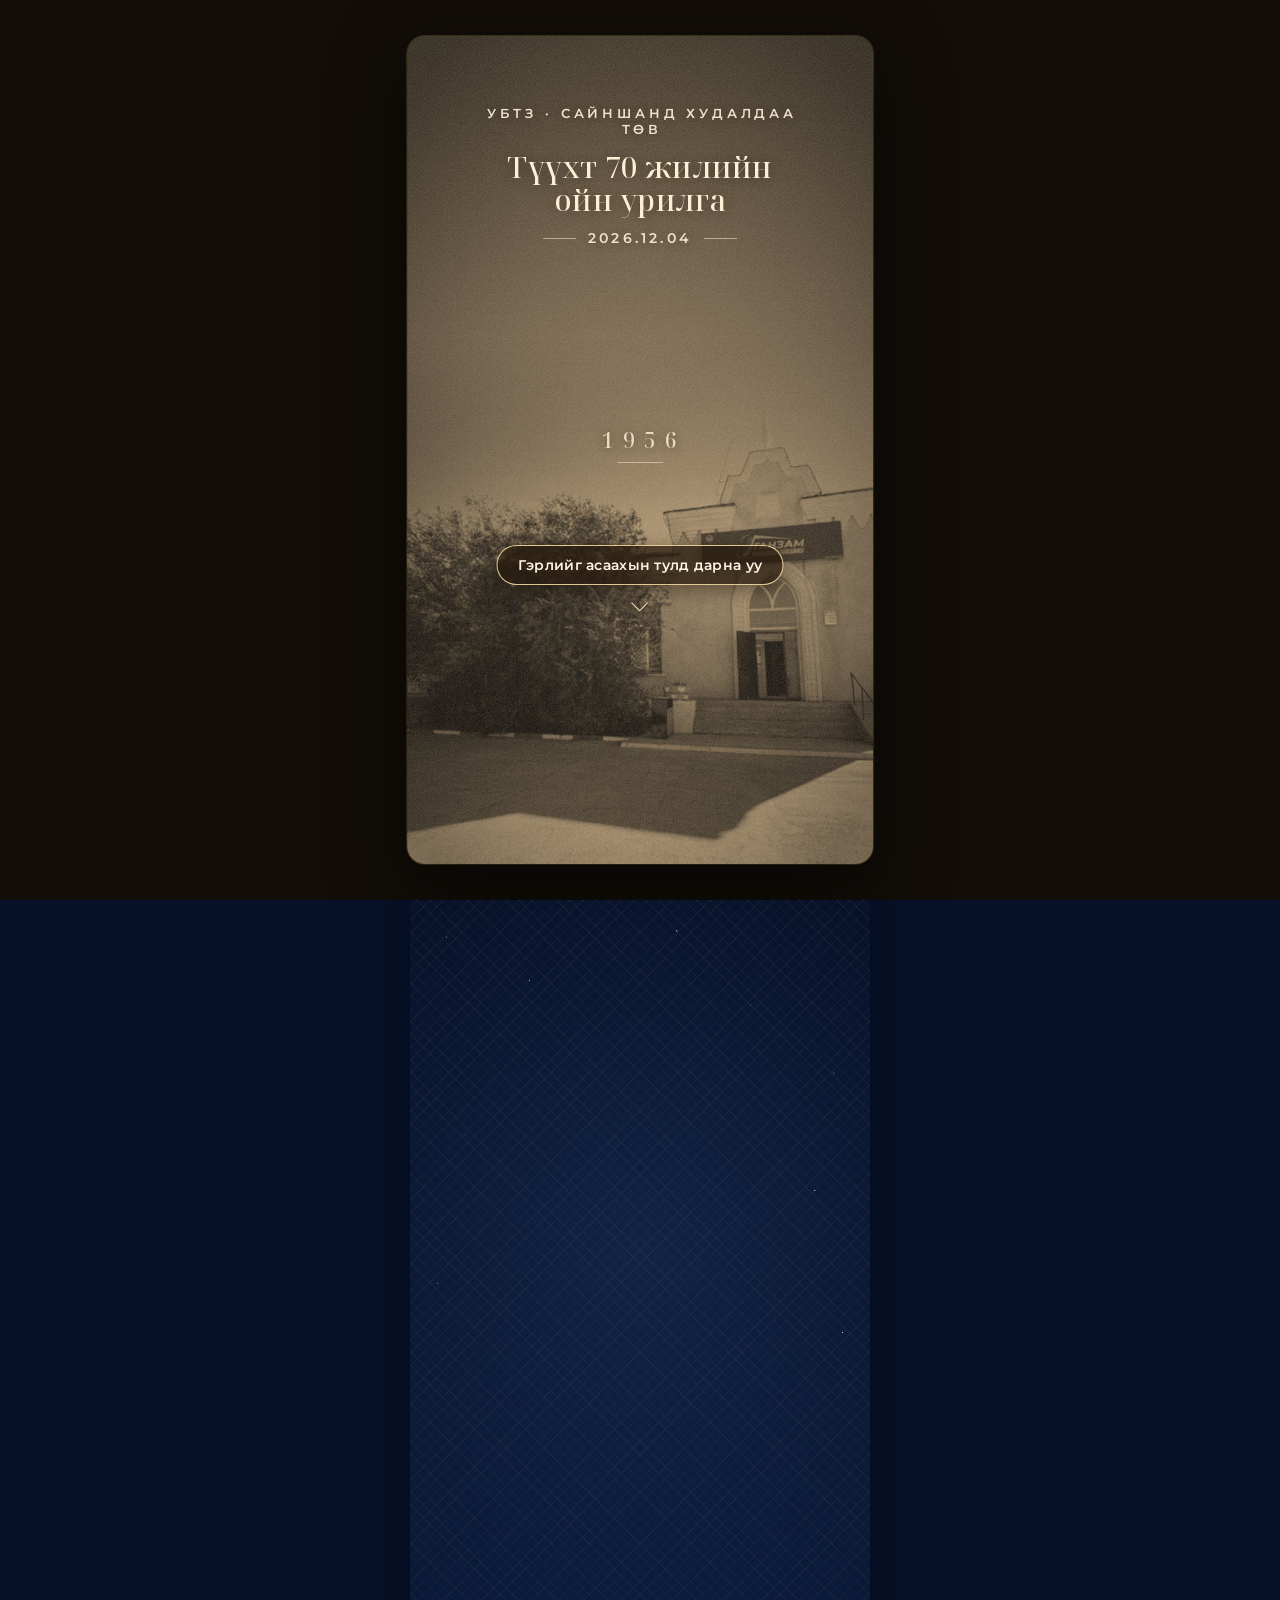
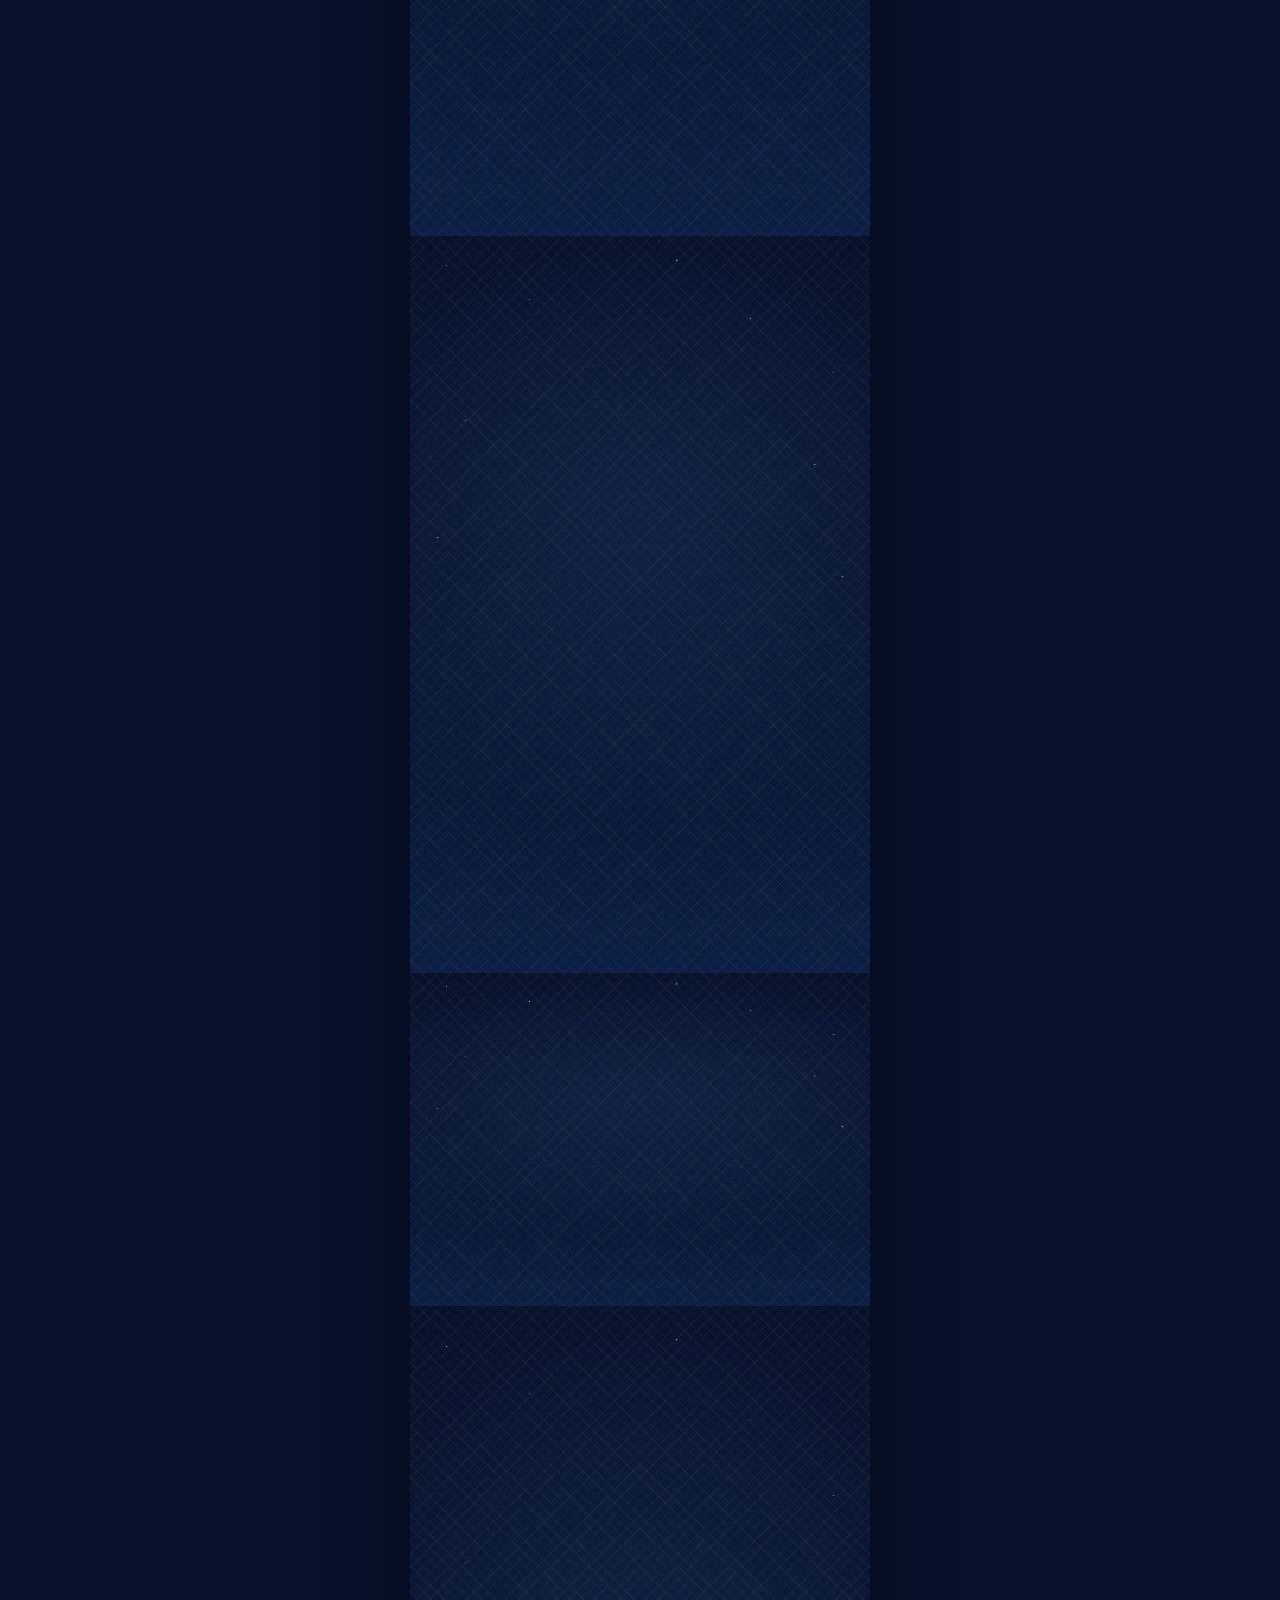
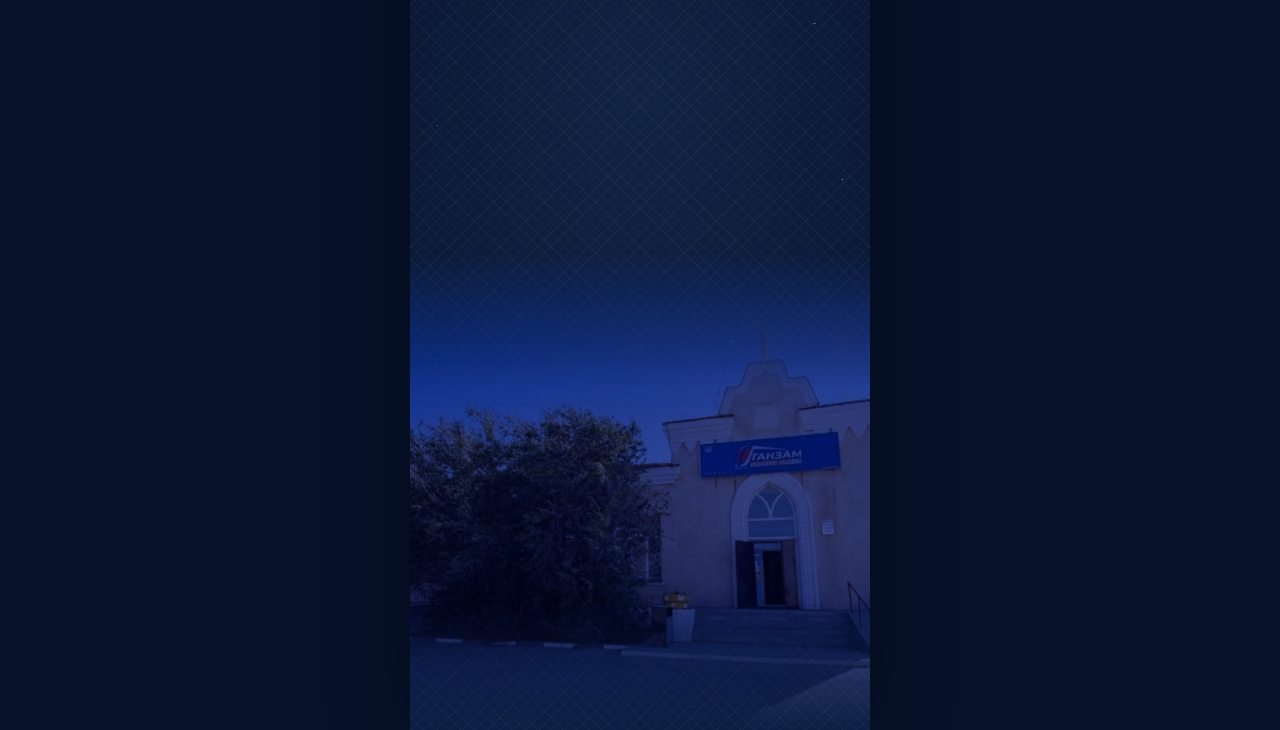
==== index.html @ c0b4d046 "УБТЗ Сайншанд Худалдаа Төвийн 70 жилийн ойн цахим урилга Co-Authored-By: Claude Opus 5.5 <noreply@an" ====
<!doctype html>
<html lang="mn">
<head>
<meta charset="utf-8">
<meta name="viewport" content="width=device-width,initial-scale=1">
<title>УБТЗ Сайншанд Худалдаа Төв — 70 жилийн ой</title>
<meta http-equiv="refresh" content="0; url=zuun-jil/">
<style>html,body{margin:0;background:#07122A;color:#E8C060;font-family:sans-serif}a{color:inherit}</style>
</head>
<body><p style="text-align:center;margin-top:40vh"><a href="zuun-jil/">Урилга нээх →</a></p></body>
</html>
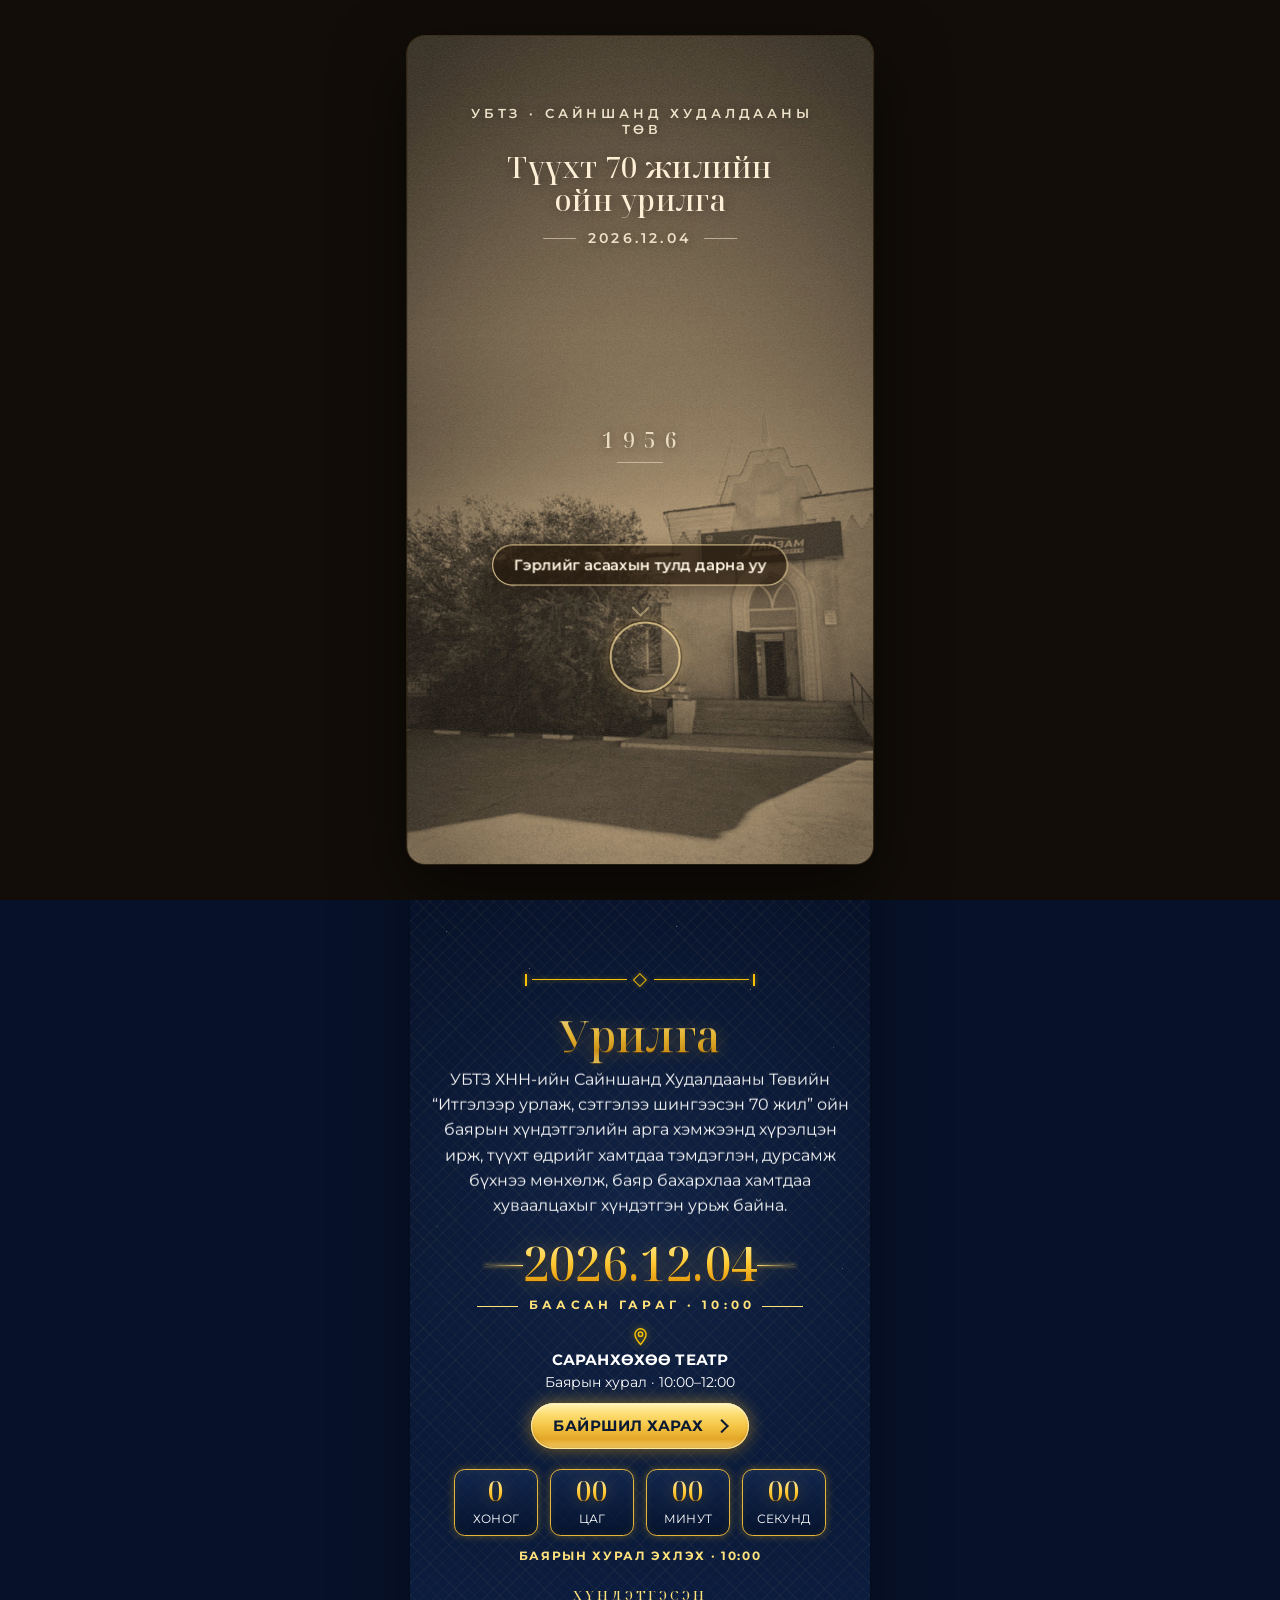
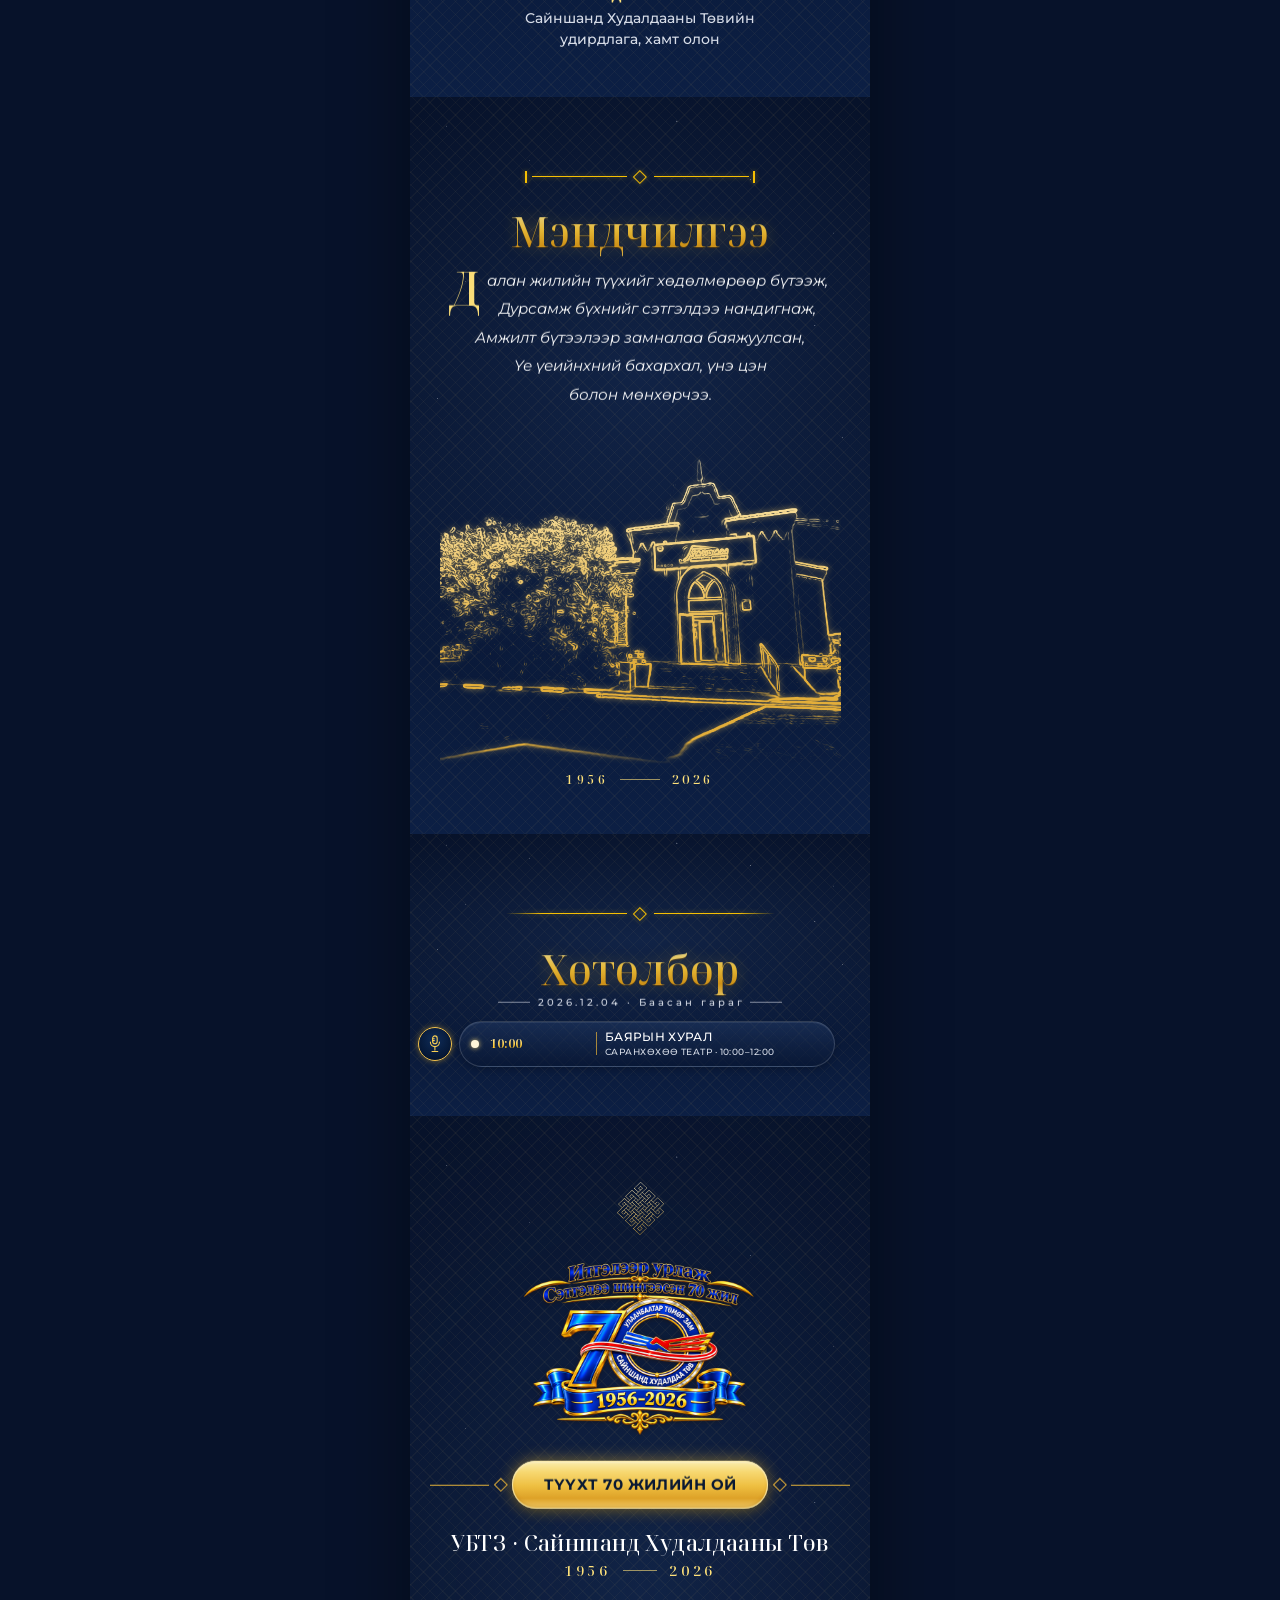
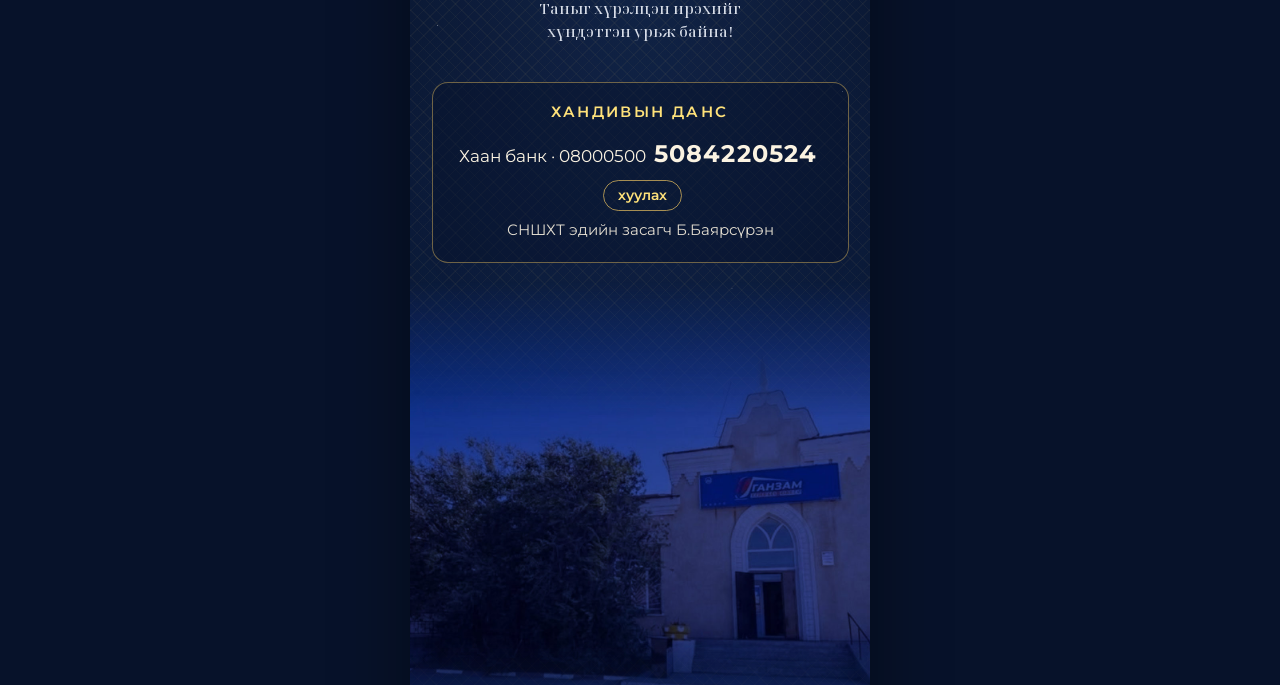
==== commit 7281a377: "Байгууллагын нэрийг "Сайншанд Худалдааны Төв" болгож засав Co-Authored-By: Claude Opus 5.5 <noreply@" ====
--- a/index.html
+++ b/index.html
@@ -3,7 +3,7 @@
 <head>
 <meta charset="utf-8">
 <meta name="viewport" content="width=device-width,initial-scale=1">
-<title>УБТЗ Сайншанд Худалдаа Төв — 70 жилийн ой</title>
+<title>УБТЗ Сайншанд Худалдааны Төв — 70 жилийн ой</title>
 <meta http-equiv="refresh" content="0; url=zuun-jil/">
 <style>html,body{margin:0;background:#07122A;color:#E8C060;font-family:sans-serif}a{color:inherit}</style>
 </head>
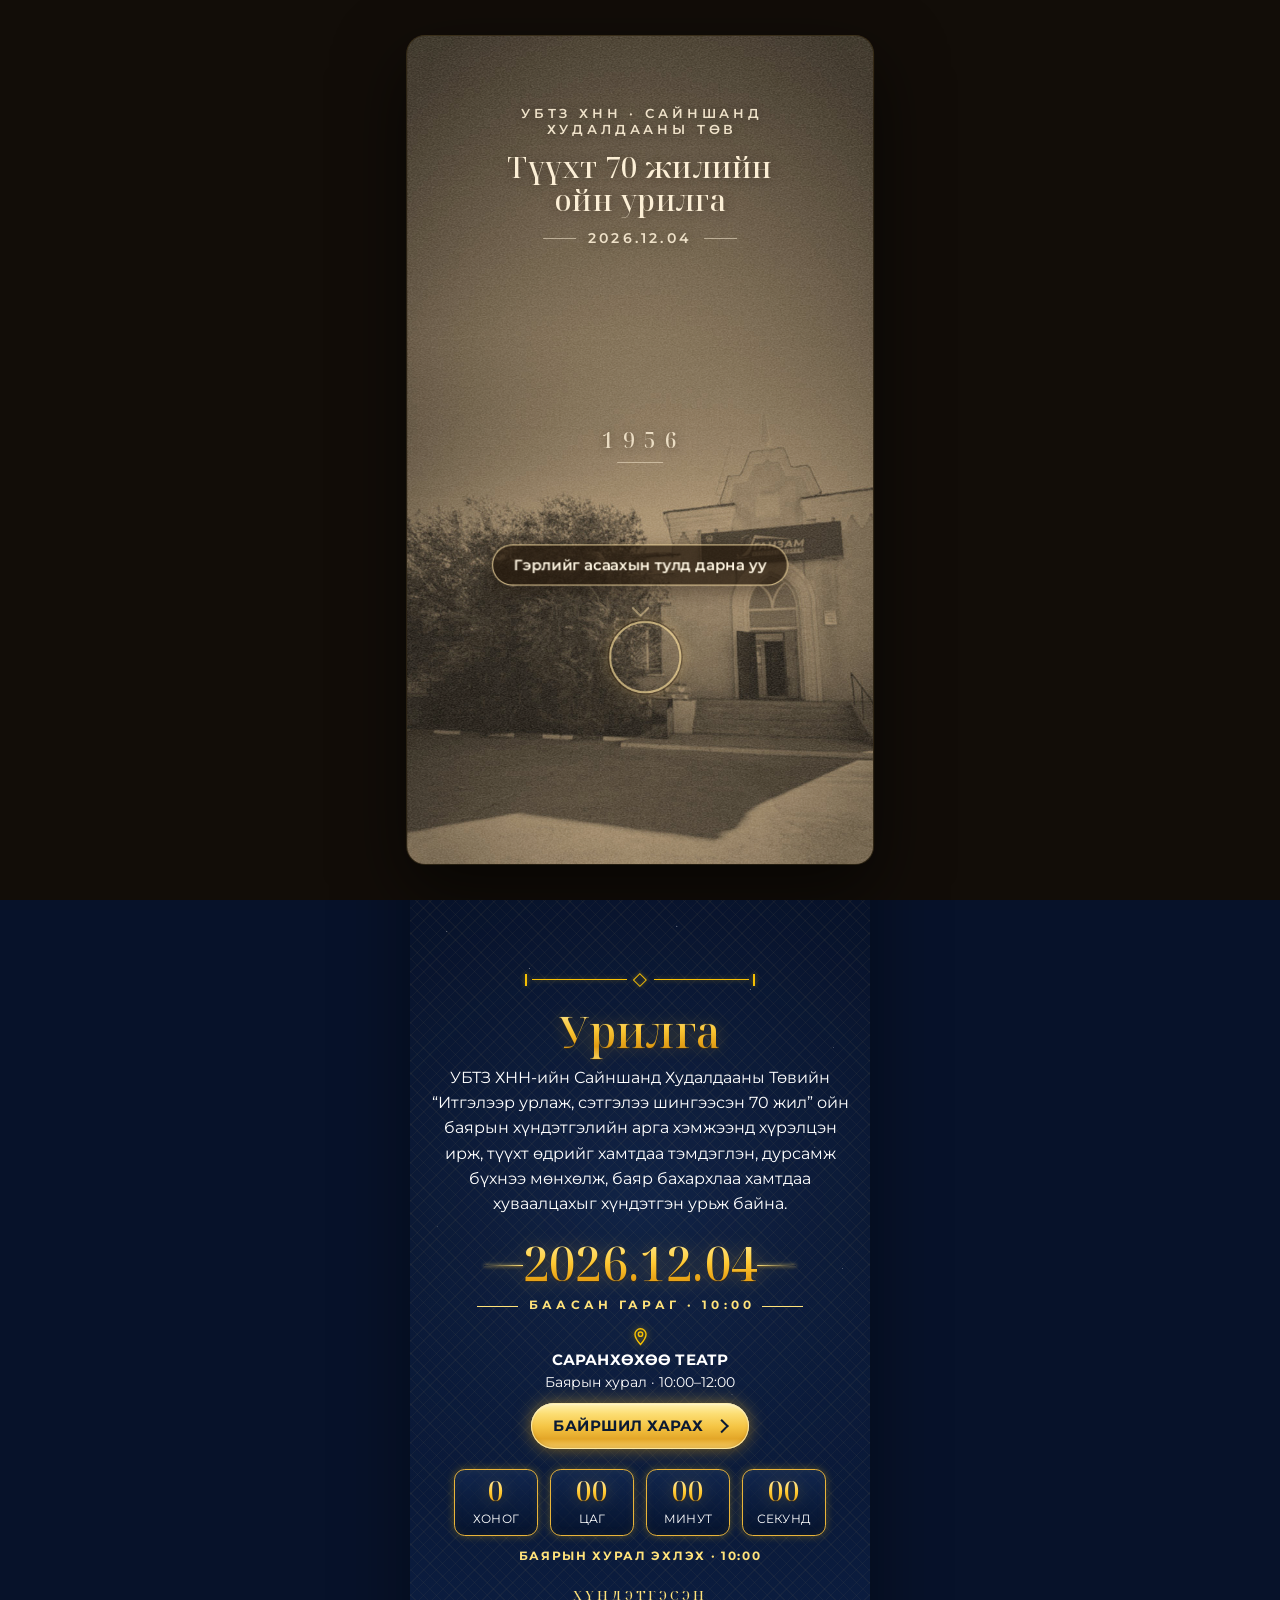
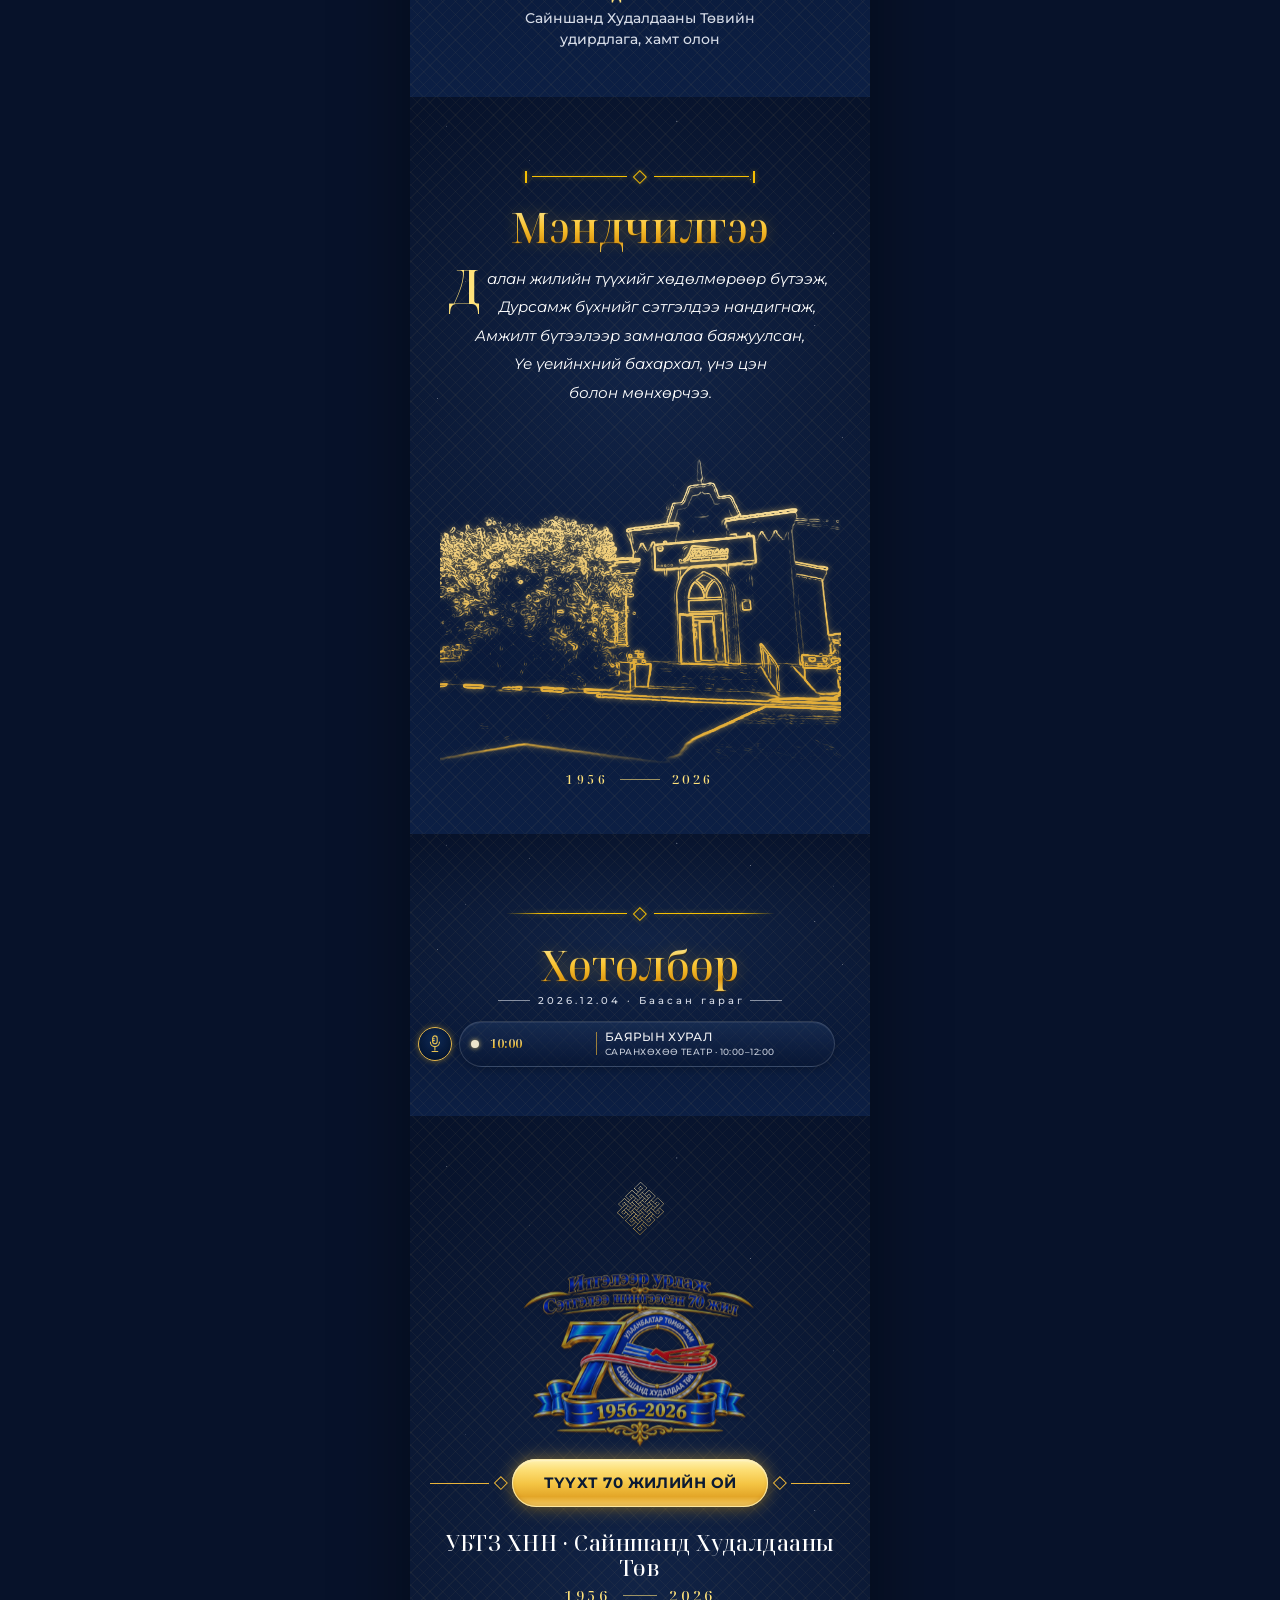
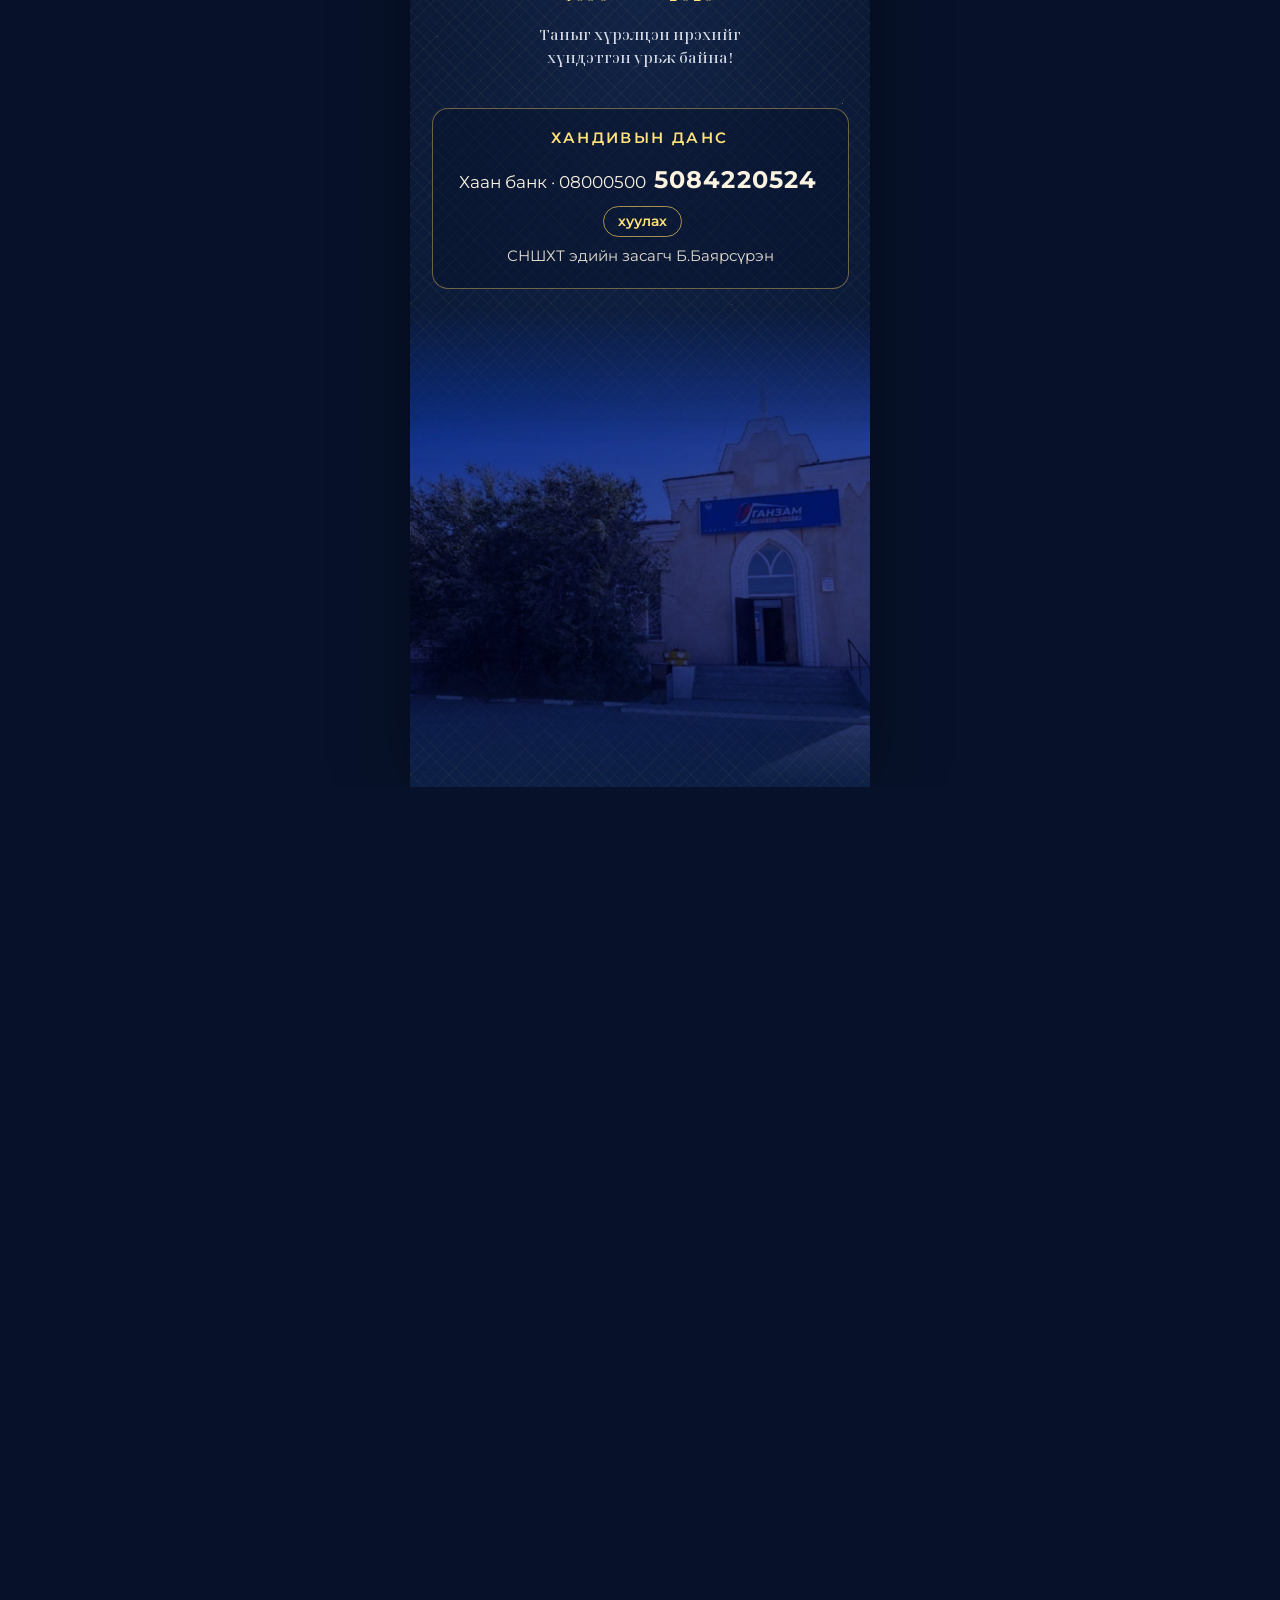
==== commit 9dafa0ac: "Байгууллагын нэрт "ХНН" нэмэв (УБТЗ ХНН) Co-Authored-By: Claude Opus 5.5 <noreply@anthropic.com>" ====
--- a/index.html
+++ b/index.html
@@ -3,7 +3,7 @@
 <head>
 <meta charset="utf-8">
 <meta name="viewport" content="width=device-width,initial-scale=1">
-<title>УБТЗ Сайншанд Худалдааны Төв — 70 жилийн ой</title>
+<title>УБТЗ ХНН Сайншанд Худалдааны Төв — 70 жилийн ой</title>
 <meta http-equiv="refresh" content="0; url=zuun-jil/">
 <style>html,body{margin:0;background:#07122A;color:#E8C060;font-family:sans-serif}a{color:inherit}</style>
 </head>
